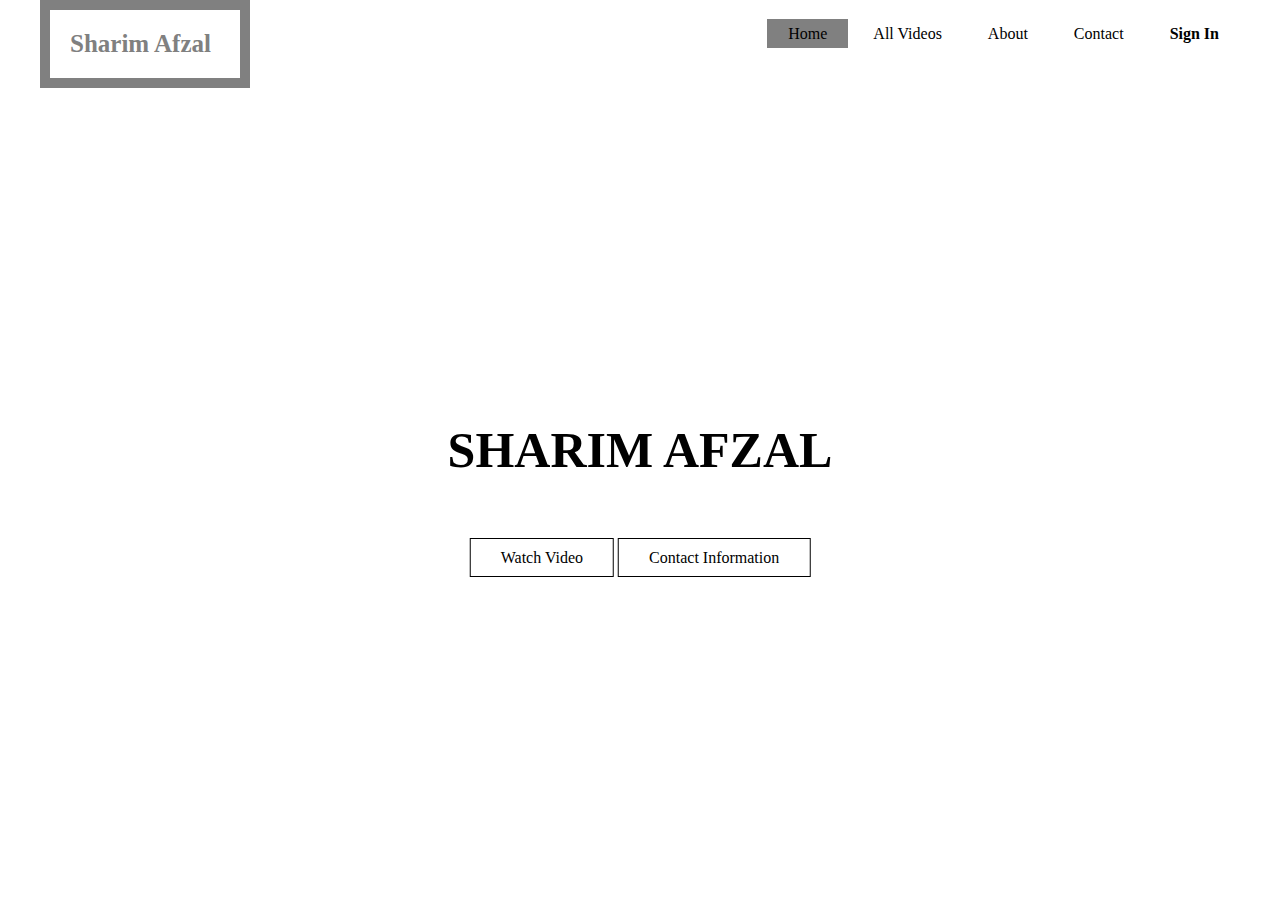
==== index.html @ f6d45415 "Add files via upload" ====
<!DOCTYPE html>
<html lang="en" >
<head>
  <meta charset="UTF-8">
  <title>CodePen - My First Basic Website</title>
  <link rel="stylesheet" href="./style.css">

</head>
<body>
<!-- partial:index.partial.html -->
<!DOCTYPE html>
  <html>
  <body> 
  <header>
    
     <div class="main">
       <div class="logo">
         <p><b>Sharim Afzal</b></p>
       </div>  
     <ul>
    
<li class="active"><a href="#">Home</a></li>
<li><a href="#">All Videos</a></li>
<li><a href="#">About</a></li>
<li><a href="#">Contact</a></li>
<li><a href="#"><b>Sign In</b></li>     

  </ul>
  </div>
  <div class="title">
    <h1>SHARIM AFZAL</h1>
    </div>
    <div class="button">
      <a href="#" class="btn">Watch Video</a>
      <a href="#" class="btn">Contact Information</a>
        
        </div>
        
  </header>
  </body> 
  </html>
<!-- partial -->
  
</body>
</html>
---- style.css ----
*{
  margin: 0;
  padding: 0;
  font-family: Century Gothic
}    
    
header{
background-image: url(https://images.pexels.com/photos/2061219/pexels-photo-2061219.jpeg?auto=compress&cs=tinysrgb&dpr=1&w=500); 
height: 100vh;  
background-size: cover;
background-position: center;  
}    
    
ul{
    float: right;
    list-style-type: none;  
    margin-top: 25px;
}    
 
ul li{
  display: inline-block;      
}    

ul li a{
  text-decoration: none;
  color: black;
  padding: 5px 20px;
  border: 1px solid transparent; 
  transition: 0.6s ease;
}

ul li a:hover{
  
  background-color: #808080;
  color: #000;  
}
ul li.active a{
  background-color: #808080;
  color: #000;  
}  

.logo {
  position: absolute;
  float: left;
  width: 150px;
  height: auto;
  padding: 20px;
  margin: 0px;
  font-size: 25px;
  border: 10px solid gray;
  color: gray;
}

.main{
  max-width: 1200px;
  margin: auto;
}

.title{
  position: absolute;
  top: 50%;
  left: 50%;
  transform: translate(-50%,-50%);
}

.title h1{
  color: black;
  font-size: 50px;
}

.button{
  position: absolute;
  top: 62%;
  left: 50%;
  transform: translate(-50%,-50%);
}

.btn{
  border: 1px solid black;
  padding: 10px 30px;
  color: black;
  text-decoration: none;
  transition: 0.6s ease;
}

.btn:hover{
  background-color: #808080;
  color: #000;  
}
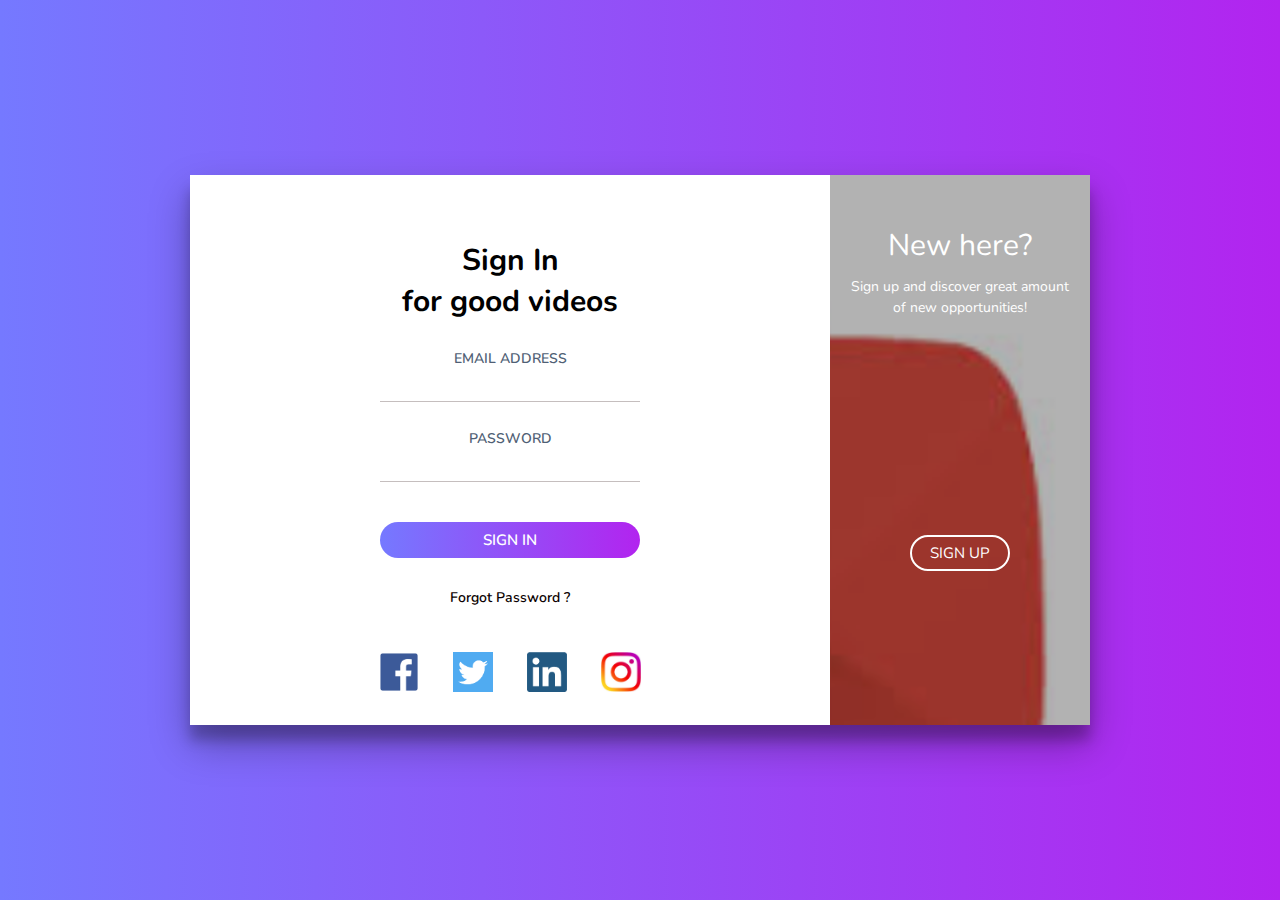
==== commit 722b3510: "Add files via upload" ====
--- a/index.html
+++ b/index.html
@@ -1,45 +1,75 @@
 <!DOCTYPE html>
-<html lang="en" >
+<html>
 <head>
-  <meta charset="UTF-8">
-  <title>CodePen - My First Basic Website</title>
-  <link rel="stylesheet" href="./style.css">
-
+	<title>My Login form</title>
+	<meta charset="UTF-8">
+	<meta name="viewport" content="width=device-width, initial-scale=1">
+  <link rel="stylesheet" type="text/css" href="style.css">
+  <link href="https://fonts.googleapis.com/css?family=Nunito:400,600,700,800&display=swap" rel="stylesheet">
 </head>
 <body>
-<!-- partial:index.partial.html -->
-<!DOCTYPE html>
-  <html>
-  <body> 
-  <header>
-    
-     <div class="main">
-       <div class="logo">
-         <p><b>Sharim Afzal</b></p>
-       </div>  
-     <ul>
-    
-<li class="active"><a href="#">Home</a></li>
-<li><a href="#">All Videos</a></li>
-<li><a href="#">About</a></li>
-<li><a href="#">Contact</a></li>
-<li><a href="#"><b>Sign In</b></li>     
+  <div class="cont">
+    <div class="form sign-in">
+      <h2>Sign In</h2>
+      <h3>for good videos</h3>
+      <label>
+        <span>Email Address</span>
+        <input type="email" name="email">
+      </label>
+      <label>
+        <span>Password</span>
+        <input type="password" name="password">
+      </label>
+      <button class="submit" type="button">Sign In</button>
+      <p class="forgot-pass">Forgot Password ?</p>
 
-  </ul>
+      <div class="social-media">
+        <ul>
+          <li><img src="Fc.png"></li>
+          <li><img src="tw.png"></li>
+          <li><img src="ld.png"></li>
+          <li><img src="ig.jpeg"></li>
+        </ul>
+      </div>
+    </div>
+
+    <div class="sub-cont">
+      <div class="img">
+        <div class="img-text m-up">
+          <h2>New here?</h2>
+          <p>Sign up and discover great amount of new opportunities!</p>
+        </div>
+        <div class="img-text m-in">
+          <h2>One of us?</h2>
+          <p>If you already have an account, just sign in. We've missed you!</p>
+        </div>
+        <div class="img-btn">
+          <span class="m-up">Sign Up</span>
+          <span class="m-in">Sign In</span>
+        </div>
+      </div>
+      <div class="form sign-up">
+        <h2>Sign Up</h2>
+        <label>
+          <span>Name</span>
+          <input type="text">
+        </label>
+        <label>
+          <span>Email</span>
+          <input type="email">
+        </label>
+        <label>
+          <span>Password</span>
+          <input type="password">
+        </label>
+        <label>
+          <span>Confirm Password</span>
+          <input type="password">
+        </label>
+        <button type="button" class="submit">Sign Up Now</button>
+      </div>
+    </div>
   </div>
-  <div class="title">
-    <h1>SHARIM AFZAL</h1>
-    </div>
-    <div class="button">
-      <a href="#" class="btn">Watch Video</a>
-      <a href="#" class="btn">Contact Information</a>
-        
-        </div>
-        
-  </header>
-  </body> 
-  </html>
-<!-- partial -->
-  
+<script type="text/javascript" src="script.js"></script>
 </body>
-</html>
+</html>--- a/style.css
+++ b/style.css
@@ -1,89 +1,318 @@
-*{
+*,*:before,:after {
   margin: 0;
   padding: 0;
-  font-family: Century Gothic
-}    
-    
-header{
-background-image: url(https://images.pexels.com/photos/2061219/pexels-photo-2061219.jpeg?auto=compress&cs=tinysrgb&dpr=1&w=500); 
-height: 100vh;  
-background-size: cover;
-background-position: center;  
-}    
-    
-ul{
-    float: right;
-    list-style-type: none;  
-    margin-top: 25px;
-}    
- 
-ul li{
-  display: inline-block;      
-}    
-
-ul li a{
-  text-decoration: none;
-  color: black;
-  padding: 5px 20px;
-  border: 1px solid transparent; 
-  transition: 0.6s ease;
-}
-
-ul li a:hover{
-  
-  background-color: #808080;
-  color: #000;  
-}
-ul li.active a{
-  background-color: #808080;
-  color: #000;  
-}  
-
-.logo {
-  position: absolute;
-  float: left;
-  width: 150px;
-  height: auto;
-  padding: 20px;
-  margin: 0px;
-  font-size: 25px;
-  border: 10px solid gray;
-  color: gray;
-}
-
-.main{
-  max-width: 1200px;
-  margin: auto;
-}
-
-.title{
-  position: absolute;
-  top: 50%;
-  left: 50%;
-  transform: translate(-50%,-50%);
-}
-
-.title h1{
-  color: black;
-  font-size: 50px;
-}
-
-.button{
-  position: absolute;
-  top: 62%;
-  left: 50%;
-  transform: translate(-50%,-50%);
-}
-
-.btn{
-  border: 1px solid black;
-  padding: 10px 30px;
-  color: black;
-  text-decoration: none;
-  transition: 0.6s ease;
-}
-
-.btn:hover{
-  background-color: #808080;
-  color: #000;  
-}+  box-sizing: border-box;
+  font-family: "Nunito", sans-serif;
+}
+
+body {
+  width: 100%;
+  height: 100vh;
+  display: flex;
+  justify-content: center;
+  align-items: center;
+  background: -webkit-linear-gradient(left, #7579ff, #b224ef);
+  font-family: "Nunito", sans-serif;
+}
+
+input,
+button {
+  border: none;
+  outline: none;
+  background: none;
+}
+
+.cont {
+  overflow: hidden;
+  position: relative;
+  width: 900px;
+  height: 550px;
+  background: #fff;
+  box-shadow: 0 19px 38px rgba(0, 0, 0, 0.3), 0 15px 12px rgba(0, 0, 0, 0.22);
+}
+
+.form {
+  position: relative;
+  width: 640px;
+  height: 100%;
+  padding: 50px 30px;
+  -webkit-transition: -webkit-transform 1.2s ease-in-out;
+  transition: -webkit-transform 1.2s ease-in-out;
+  transition: transform 1.2s ease-in-out;
+  transition: transform 1.2s ease-in-out, -webkit-transform 1.2s ease-in-out;
+}
+
+h2 {
+  width: 100%;
+  font-size: 30px;
+  text-align: center;
+}
+
+h3 {
+  width: 100%;
+  font-size: 30px;
+  text-align: center;
+}
+
+label {
+  display: block;
+  width: 260px;
+  margin: 25px auto 0;
+  text-align: center;
+}
+
+label span {
+  font-size: 14px;
+  font-weight: 600;
+  color: #505f75;
+  text-transform: uppercase;
+}
+
+input {
+  display: block;
+  width: 100%;
+  margin-top: 5px;
+  font-size: 16px;
+  padding-bottom: 5px;
+  border-bottom: 1px solid rgba(109, 93, 93, 0.4);
+  text-align: center;
+  font-family: "Nunito", sans-serif;
+}
+
+button {
+  display: block;
+  margin: 0 auto;
+  width: 260px;
+  height: 36px;
+  border-radius: 30px;
+  color: #fff;
+  font-size: 15px;
+  cursor: pointer;
+}
+
+.submit {
+  margin-top: 40px;
+  margin-bottom: 30px;
+  text-transform: uppercase;
+  font-weight: 600;
+  font-family: "Nunito", sans-serif;
+  background: -webkit-linear-gradient(left, #7579ff, #b224ef);
+}
+
+.submit:hover {
+  background: -webkit-linear-gradient(left, #b224ef, #7579ff);
+}
+
+.forgot-pass {
+  margin-top: 15px;
+  text-align: center;
+  font-size: 14px;
+  font-weight: 600;
+  color: #0c0101;
+  cursor: pointer;
+}
+
+.forgot-pass:hover {
+  color: red;
+}
+
+.social-media {
+  width: 100%;
+  text-align: center;
+  margin-top: 20px;
+}
+
+.social-media ul {
+  list-style: none;
+}
+
+.social-media ul li {
+  display: inline-block;
+  cursor: pointer;
+  margin: 25px 15px;
+}
+
+.social-media img {
+  width: 40px;
+  height: 40px;
+}
+
+.sub-cont {
+  overflow: hidden;
+  position: absolute;
+  left: 640px;
+  top: 0;
+  width: 900px;
+  height: 100%;
+  padding-left: 260px;
+  background: #fff;
+  -webkit-transition: -webkit-transform 1.2s ease-in-out;
+  transition: -webkit-transform 1.2s ease-in-out;
+  transition: transform 1.2s ease-in-out;
+}
+
+.cont.s-signup .sub-cont {
+  -webkit-transform: translate3d(-640px, 0, 0);
+  transform: translate3d(-640px, 0, 0);
+}
+
+.img {
+  overflow: hidden;
+  z-index: 2;
+  position: absolute;
+  left: 0;
+  top: 0;
+  width: 260px;
+  height: 100%;
+  padding-top: 360px;
+}
+
+.img:before {
+  content: "";
+  position: absolute;
+  right: 0;
+  top: 0;
+  width: 900px;
+  height: 100%;
+  background-image: url(yt.jpeg);
+  background-size: cover;
+  transition: -webkit-transform 1.2s ease-in-out;
+  transition: transform 1.2s ease-in-out, -webkit-transform 1.2s ease-in-out;
+}
+
+.img:after {
+  content: "";
+  position: absolute;
+  left: 0;
+  top: 0;
+  width: 100%;
+  height: 100%;
+  background: rgba(0, 0, 0, 0.3);
+}
+
+.cont.s-signup .img:before {
+  -webkit-transform: translate3d(640px, 0, 0);
+  transform: translate3d(640px, 0, 0);
+}
+
+.img-text {
+  z-index: 2;
+  position: absolute;
+  left: 0;
+  top: 50px;
+  width: 100%;
+  padding: 0 20px;
+  text-align: center;
+  color: #fff;
+  -webkit-transition: -webkit-transform 1.2s ease-in-out;
+  transition: -webkit-transform 1.2s ease-in-out;
+  transition: transform 1.2s ease-in-out, -webkit-transform 1.2s ease-in-out;
+}
+
+.img-text h2 {
+  margin-bottom: 10px;
+  font-weight: normal;
+}
+
+.img-text p {
+  font-size: 14px;
+  line-height: 1.5;
+}
+
+.cont.s-signup .img-text.m-up {
+  -webkit-transform: translateX(520px);
+  transform: translateX(520px);
+}
+
+.img-text.m-in {
+  -webkit-transform: translateX(-520px);
+  transform: translateX(-520px);
+}
+
+.cont.s-signup .img-text.m-in {
+  -webkit-transform: translateX(0);
+  transform: translateX(0);
+}
+
+.sign-in {
+  padding-top: 65px;
+  -webkit-transition-timing-function: ease-out;
+  transition-timing-function: ease-out;
+}
+
+.cont.s-signup .sign-in {
+  -webkit-transition-timing-function: ease-in-out;
+  transition-timing-function: ease-in-out;
+  -webkit-transition-duration: 1.2s;
+  transition-duration: 1.2s;
+  -webkit-transform: translate3d(640px, 0, 0);
+  transform: translate3d(640px, 0, 0);
+}
+
+.img-btn {
+  overflow: hidden;
+  z-index: 2;
+  position: relative;
+  width: 100px;
+  height: 36px;
+  margin: 0 auto;
+  background: transparent;
+  color: #fff;
+  text-transform: uppercase;
+  font-size: 15px;
+  cursor: pointer;
+}
+
+.img-btn:after {
+  content: "";
+  z-index: 2;
+  position: absolute;
+  left: 0;
+  top: 0;
+  width: 100%;
+  height: 100%;
+  border: 2px solid #fff;
+  border-radius: 30px;
+}
+
+.img-btn span {
+  position: absolute;
+  left: 0;
+  top: 0;
+  display: -webkit-box;
+  display: flex;
+  -webkit-box-pack: center;
+  justify-content: center;
+  align-items: center;
+  width: 100%;
+  height: 100%;
+  -webkit-transition: -webkit-transform 1.2s;
+  transition: -webkit-transform 1.2s;
+  transition: transform 1.2s;
+  transition: transform 1.2s, -webkit-transform 1.2s;
+}
+
+.img-btn span.m-in {
+  -webkit-transform: translateY(-72px);
+  transform: translateY(-72px);
+}
+
+.cont.s-signup .img-btn span.m-in {
+  -webkit-transform: translateY(0);
+  transform: translateY(0);
+}
+
+.cont.s-signup .img-btn span.m-up {
+  -webkit-transform: translateY(72px);
+  transform: translateY(72px);
+}
+
+.sign-up {
+  -webkit-transform: translate3d(-900px, 0, 0);
+  transform: translate3d(-900px, 0, 0);
+}
+
+.cont.s-signup .sign-up {
+  -webkit-transform: translate3d(0, 0, 0);
+  transform: translate3d(0, 0, 0);
+}
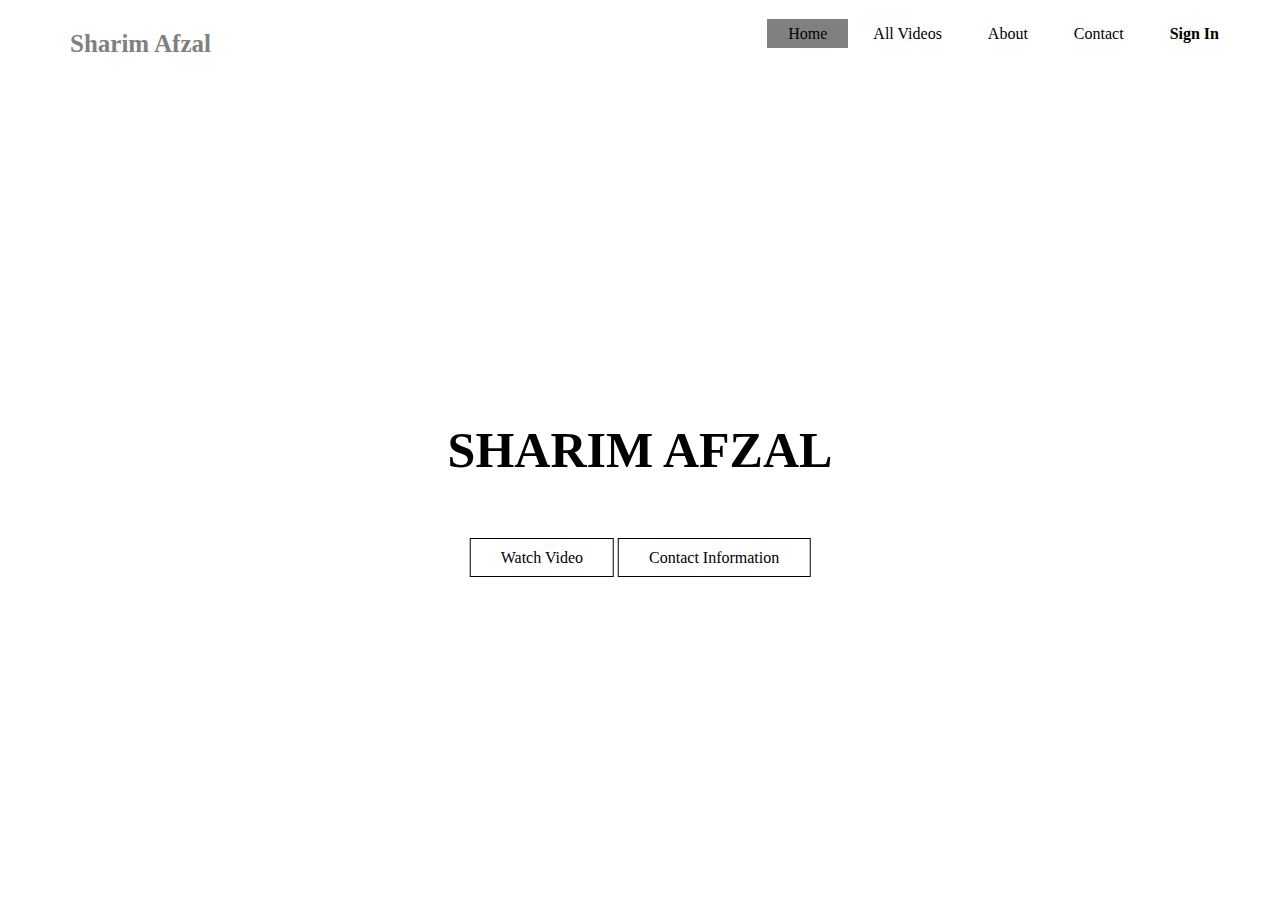
==== commit 4c9af1b4: "Add files via upload" ====
--- a/index.html
+++ b/index.html
@@ -1,75 +1,37 @@
 <!DOCTYPE html>
-<html>
+  <html>
 <head>
-	<title>My Login form</title>
-	<meta charset="UTF-8">
-	<meta name="viewport" content="width=device-width, initial-scale=1">
-  <link rel="stylesheet" type="text/css" href="style.css">
-  <link href="https://fonts.googleapis.com/css?family=Nunito:400,600,700,800&display=swap" rel="stylesheet">
-</head>
-<body>
-  <div class="cont">
-    <div class="form sign-in">
-      <h2>Sign In</h2>
-      <h3>for good videos</h3>
-      <label>
-        <span>Email Address</span>
-        <input type="email" name="email">
-      </label>
-      <label>
-        <span>Password</span>
-        <input type="password" name="password">
-      </label>
-      <button class="submit" type="button">Sign In</button>
-      <p class="forgot-pass">Forgot Password ?</p>
+    <link rel="stylesheet" type="text/css" href="style.css">
+    <title>My Website</title>
+</head>    
+  <body> 
+  <header>
+    
+     <div class="main">
+       <div class="logo">
+         <p><b>Sharim Afzal</b></p>
+       </div>  
+     <ul>
+    
+<li class="active"><a href="#">Home</a></li>
+<li><a href="#">All Videos</a></li>
+<li><a href="#">About</a></li>
+<li><a href="#">Contact</a></li>
+<li><a href="#"><b>Sign In</b></li>     
 
-      <div class="social-media">
-        <ul>
-          <li><img src="Fc.png"></li>
-          <li><img src="tw.png"></li>
-          <li><img src="ld.png"></li>
-          <li><img src="ig.jpeg"></li>
-        </ul>
-      </div>
+  </ul>
+  </div>
+  <div class="title">
+    <h1>SHARIM AFZAL</h1>
     </div>
-
-    <div class="sub-cont">
-      <div class="img">
-        <div class="img-text m-up">
-          <h2>New here?</h2>
-          <p>Sign up and discover great amount of new opportunities!</p>
+    <div class="button">
+      <a href="#" class="btn">Watch Video</a>
+      <a href="#" class="btn">Contact Information</a>
+        
         </div>
-        <div class="img-text m-in">
-          <h2>One of us?</h2>
-          <p>If you already have an account, just sign in. We've missed you!</p>
-        </div>
-        <div class="img-btn">
-          <span class="m-up">Sign Up</span>
-          <span class="m-in">Sign In</span>
-        </div>
-      </div>
-      <div class="form sign-up">
-        <h2>Sign Up</h2>
-        <label>
-          <span>Name</span>
-          <input type="text">
-        </label>
-        <label>
-          <span>Email</span>
-          <input type="email">
-        </label>
-        <label>
-          <span>Password</span>
-          <input type="password">
-        </label>
-        <label>
-          <span>Confirm Password</span>
-          <input type="password">
-        </label>
-        <button type="button" class="submit">Sign Up Now</button>
-      </div>
-    </div>
-  </div>
-<script type="text/javascript" src="script.js"></script>
-</body>
-</html>+        
+  </header>
+  </body> 
+  </html>
+  
+        --- a/style.css
+++ b/style.css
@@ -1,318 +1,89 @@
-*,*:before,:after {
+*{
   margin: 0;
   padding: 0;
-  box-sizing: border-box;
-  font-family: "Nunito", sans-serif;
+  font-family: Century Gothic
+}    
+    
+header{
+background-image: url(https://images.pexels.com/photos/2061219/pexels-photo-2061219.jpeg?auto=compress&cs=tinysrgb&dpr=1&w=500); 
+height: 100vh;  
+background-size: cover;
+background-position: center;  
+}    
+    
+ul{
+    float: right;
+    list-style-type: none;  
+    margin-top: 25px;
+}    
+ 
+ul li{
+  display: inline-block;      
+}    
+
+ul li a{
+  text-decoration: none;
+  color: black;
+  padding: 5px 20px;
+  border: 1px solid transparent; 
+  transition: 0.6s ease;
 }
 
-body {
-  width: 100%;
-  height: 100vh;
-  display: flex;
-  justify-content: center;
-  align-items: center;
-  background: -webkit-linear-gradient(left, #7579ff, #b224ef);
-  font-family: "Nunito", sans-serif;
+ul li a:hover{
+  
+  background-color: #808080;
+  color: #000;  
+}
+ul .active a{
+  background-color: #808080;
+  color: #000;  
+}  
+
+.logo {
+  position: absolute;
+  float: left;
+  width: 160px;
+  height: auto;
+  padding: 20px;
+  margin: 10px;
+  font-size: 25px;
+  
+  color: gray;
 }
 
-input,
-button {
-  border: none;
-  outline: none;
-  background: none;
+.main{
+  max-width: 1200px;
+  margin: auto;
 }
 
-.cont {
-  overflow: hidden;
-  position: relative;
-  width: 900px;
-  height: 550px;
-  background: #fff;
-  box-shadow: 0 19px 38px rgba(0, 0, 0, 0.3), 0 15px 12px rgba(0, 0, 0, 0.22);
+.title{
+  position: absolute;
+  top: 50%;
+  left: 50%;
+  transform: translate(-50%,-50%);
 }
 
-.form {
-  position: relative;
-  width: 640px;
-  height: 100%;
-  padding: 50px 30px;
-  -webkit-transition: -webkit-transform 1.2s ease-in-out;
-  transition: -webkit-transform 1.2s ease-in-out;
-  transition: transform 1.2s ease-in-out;
-  transition: transform 1.2s ease-in-out, -webkit-transform 1.2s ease-in-out;
+.title h1{
+  color: black;
+  font-size: 50px;
 }
 
-h2 {
-  width: 100%;
-  font-size: 30px;
-  text-align: center;
+.button{
+  position: absolute;
+  top: 62%;
+  left: 50%;
+  transform: translate(-50%,-50%);
 }
 
-h3 {
-  width: 100%;
-  font-size: 30px;
-  text-align: center;
+.btn{
+  border: 1px solid black;
+  padding: 10px 30px;
+  color: black;
+  text-decoration: none;
+  transition: 0.6s ease;
 }
 
-label {
-  display: block;
-  width: 260px;
-  margin: 25px auto 0;
-  text-align: center;
+.btn:hover{
+  background-color: #808080;
+  color: #000;  
 }
-
-label span {
-  font-size: 14px;
-  font-weight: 600;
-  color: #505f75;
-  text-transform: uppercase;
-}
-
-input {
-  display: block;
-  width: 100%;
-  margin-top: 5px;
-  font-size: 16px;
-  padding-bottom: 5px;
-  border-bottom: 1px solid rgba(109, 93, 93, 0.4);
-  text-align: center;
-  font-family: "Nunito", sans-serif;
-}
-
-button {
-  display: block;
-  margin: 0 auto;
-  width: 260px;
-  height: 36px;
-  border-radius: 30px;
-  color: #fff;
-  font-size: 15px;
-  cursor: pointer;
-}
-
-.submit {
-  margin-top: 40px;
-  margin-bottom: 30px;
-  text-transform: uppercase;
-  font-weight: 600;
-  font-family: "Nunito", sans-serif;
-  background: -webkit-linear-gradient(left, #7579ff, #b224ef);
-}
-
-.submit:hover {
-  background: -webkit-linear-gradient(left, #b224ef, #7579ff);
-}
-
-.forgot-pass {
-  margin-top: 15px;
-  text-align: center;
-  font-size: 14px;
-  font-weight: 600;
-  color: #0c0101;
-  cursor: pointer;
-}
-
-.forgot-pass:hover {
-  color: red;
-}
-
-.social-media {
-  width: 100%;
-  text-align: center;
-  margin-top: 20px;
-}
-
-.social-media ul {
-  list-style: none;
-}
-
-.social-media ul li {
-  display: inline-block;
-  cursor: pointer;
-  margin: 25px 15px;
-}
-
-.social-media img {
-  width: 40px;
-  height: 40px;
-}
-
-.sub-cont {
-  overflow: hidden;
-  position: absolute;
-  left: 640px;
-  top: 0;
-  width: 900px;
-  height: 100%;
-  padding-left: 260px;
-  background: #fff;
-  -webkit-transition: -webkit-transform 1.2s ease-in-out;
-  transition: -webkit-transform 1.2s ease-in-out;
-  transition: transform 1.2s ease-in-out;
-}
-
-.cont.s-signup .sub-cont {
-  -webkit-transform: translate3d(-640px, 0, 0);
-  transform: translate3d(-640px, 0, 0);
-}
-
-.img {
-  overflow: hidden;
-  z-index: 2;
-  position: absolute;
-  left: 0;
-  top: 0;
-  width: 260px;
-  height: 100%;
-  padding-top: 360px;
-}
-
-.img:before {
-  content: "";
-  position: absolute;
-  right: 0;
-  top: 0;
-  width: 900px;
-  height: 100%;
-  background-image: url(yt.jpeg);
-  background-size: cover;
-  transition: -webkit-transform 1.2s ease-in-out;
-  transition: transform 1.2s ease-in-out, -webkit-transform 1.2s ease-in-out;
-}
-
-.img:after {
-  content: "";
-  position: absolute;
-  left: 0;
-  top: 0;
-  width: 100%;
-  height: 100%;
-  background: rgba(0, 0, 0, 0.3);
-}
-
-.cont.s-signup .img:before {
-  -webkit-transform: translate3d(640px, 0, 0);
-  transform: translate3d(640px, 0, 0);
-}
-
-.img-text {
-  z-index: 2;
-  position: absolute;
-  left: 0;
-  top: 50px;
-  width: 100%;
-  padding: 0 20px;
-  text-align: center;
-  color: #fff;
-  -webkit-transition: -webkit-transform 1.2s ease-in-out;
-  transition: -webkit-transform 1.2s ease-in-out;
-  transition: transform 1.2s ease-in-out, -webkit-transform 1.2s ease-in-out;
-}
-
-.img-text h2 {
-  margin-bottom: 10px;
-  font-weight: normal;
-}
-
-.img-text p {
-  font-size: 14px;
-  line-height: 1.5;
-}
-
-.cont.s-signup .img-text.m-up {
-  -webkit-transform: translateX(520px);
-  transform: translateX(520px);
-}
-
-.img-text.m-in {
-  -webkit-transform: translateX(-520px);
-  transform: translateX(-520px);
-}
-
-.cont.s-signup .img-text.m-in {
-  -webkit-transform: translateX(0);
-  transform: translateX(0);
-}
-
-.sign-in {
-  padding-top: 65px;
-  -webkit-transition-timing-function: ease-out;
-  transition-timing-function: ease-out;
-}
-
-.cont.s-signup .sign-in {
-  -webkit-transition-timing-function: ease-in-out;
-  transition-timing-function: ease-in-out;
-  -webkit-transition-duration: 1.2s;
-  transition-duration: 1.2s;
-  -webkit-transform: translate3d(640px, 0, 0);
-  transform: translate3d(640px, 0, 0);
-}
-
-.img-btn {
-  overflow: hidden;
-  z-index: 2;
-  position: relative;
-  width: 100px;
-  height: 36px;
-  margin: 0 auto;
-  background: transparent;
-  color: #fff;
-  text-transform: uppercase;
-  font-size: 15px;
-  cursor: pointer;
-}
-
-.img-btn:after {
-  content: "";
-  z-index: 2;
-  position: absolute;
-  left: 0;
-  top: 0;
-  width: 100%;
-  height: 100%;
-  border: 2px solid #fff;
-  border-radius: 30px;
-}
-
-.img-btn span {
-  position: absolute;
-  left: 0;
-  top: 0;
-  display: -webkit-box;
-  display: flex;
-  -webkit-box-pack: center;
-  justify-content: center;
-  align-items: center;
-  width: 100%;
-  height: 100%;
-  -webkit-transition: -webkit-transform 1.2s;
-  transition: -webkit-transform 1.2s;
-  transition: transform 1.2s;
-  transition: transform 1.2s, -webkit-transform 1.2s;
-}
-
-.img-btn span.m-in {
-  -webkit-transform: translateY(-72px);
-  transform: translateY(-72px);
-}
-
-.cont.s-signup .img-btn span.m-in {
-  -webkit-transform: translateY(0);
-  transform: translateY(0);
-}
-
-.cont.s-signup .img-btn span.m-up {
-  -webkit-transform: translateY(72px);
-  transform: translateY(72px);
-}
-
-.sign-up {
-  -webkit-transform: translate3d(-900px, 0, 0);
-  transform: translate3d(-900px, 0, 0);
-}
-
-.cont.s-signup .sign-up {
-  -webkit-transform: translate3d(0, 0, 0);
-  transform: translate3d(0, 0, 0);
-}
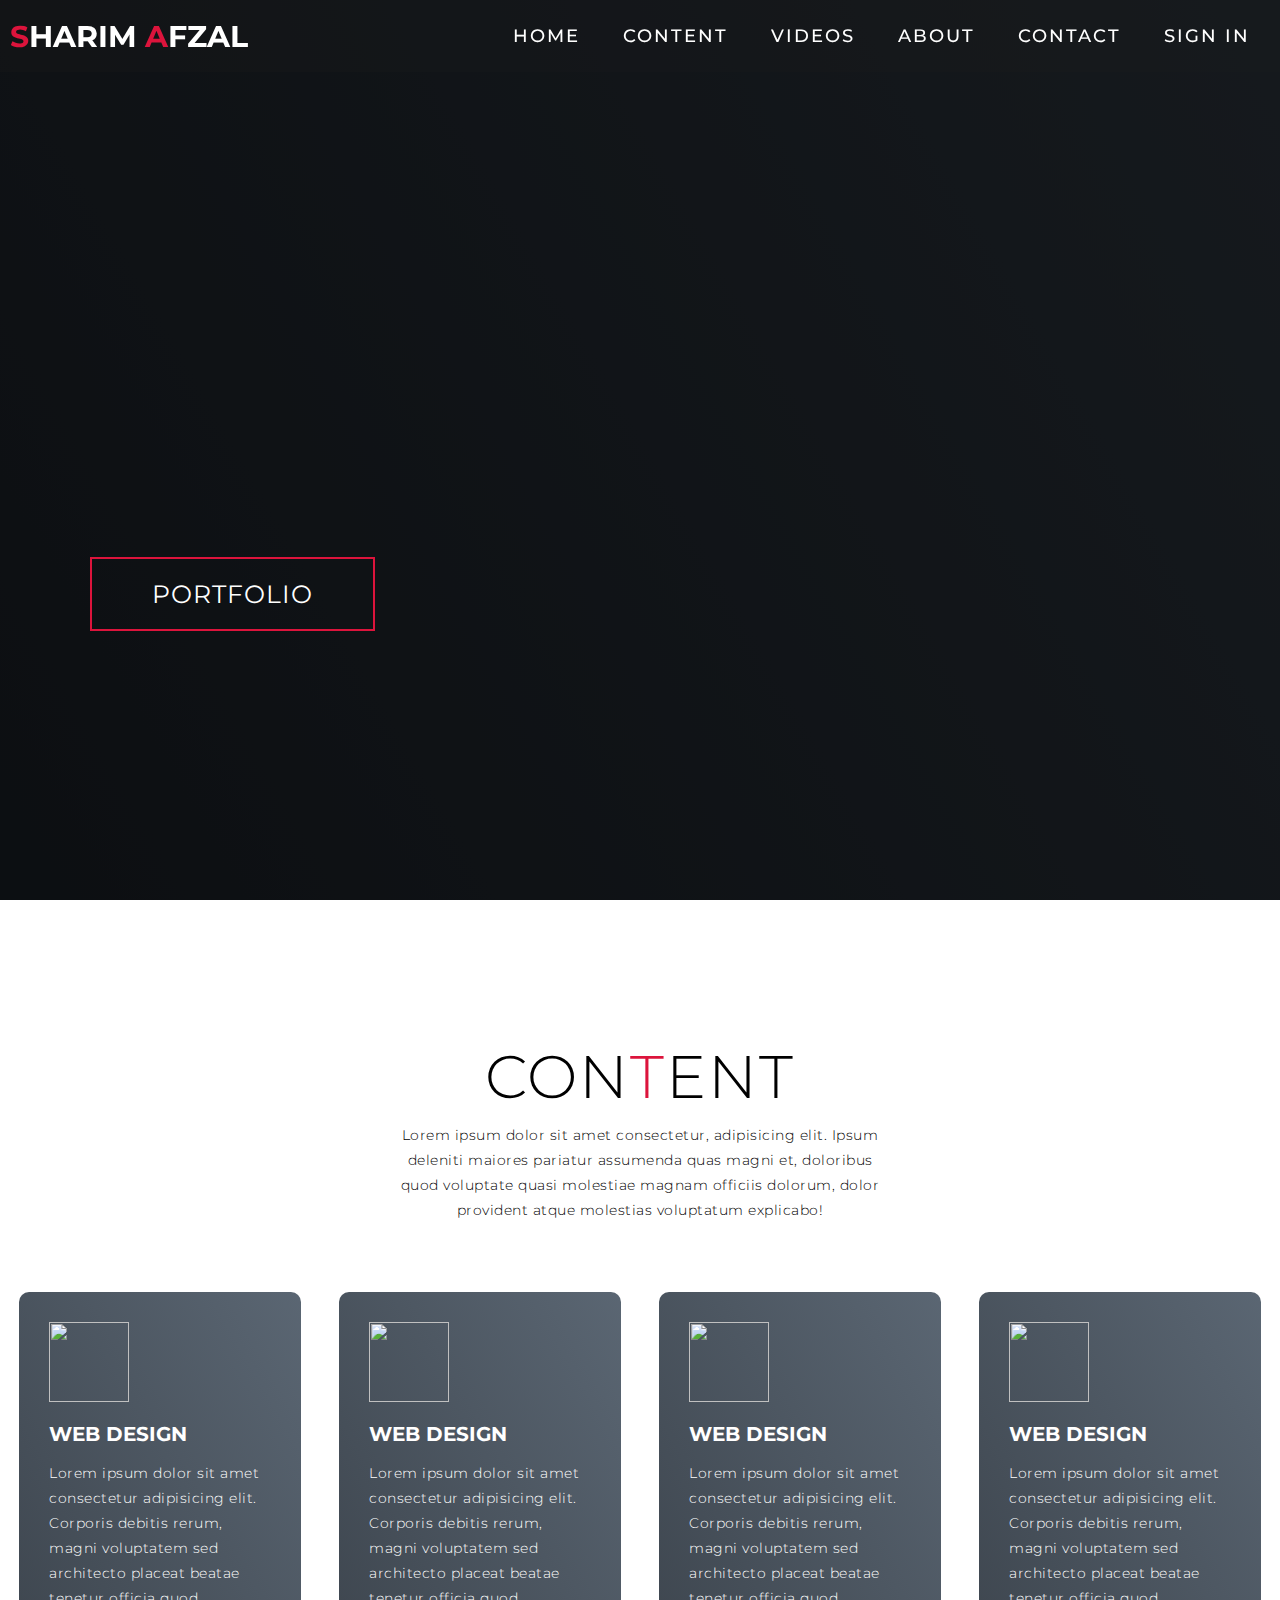
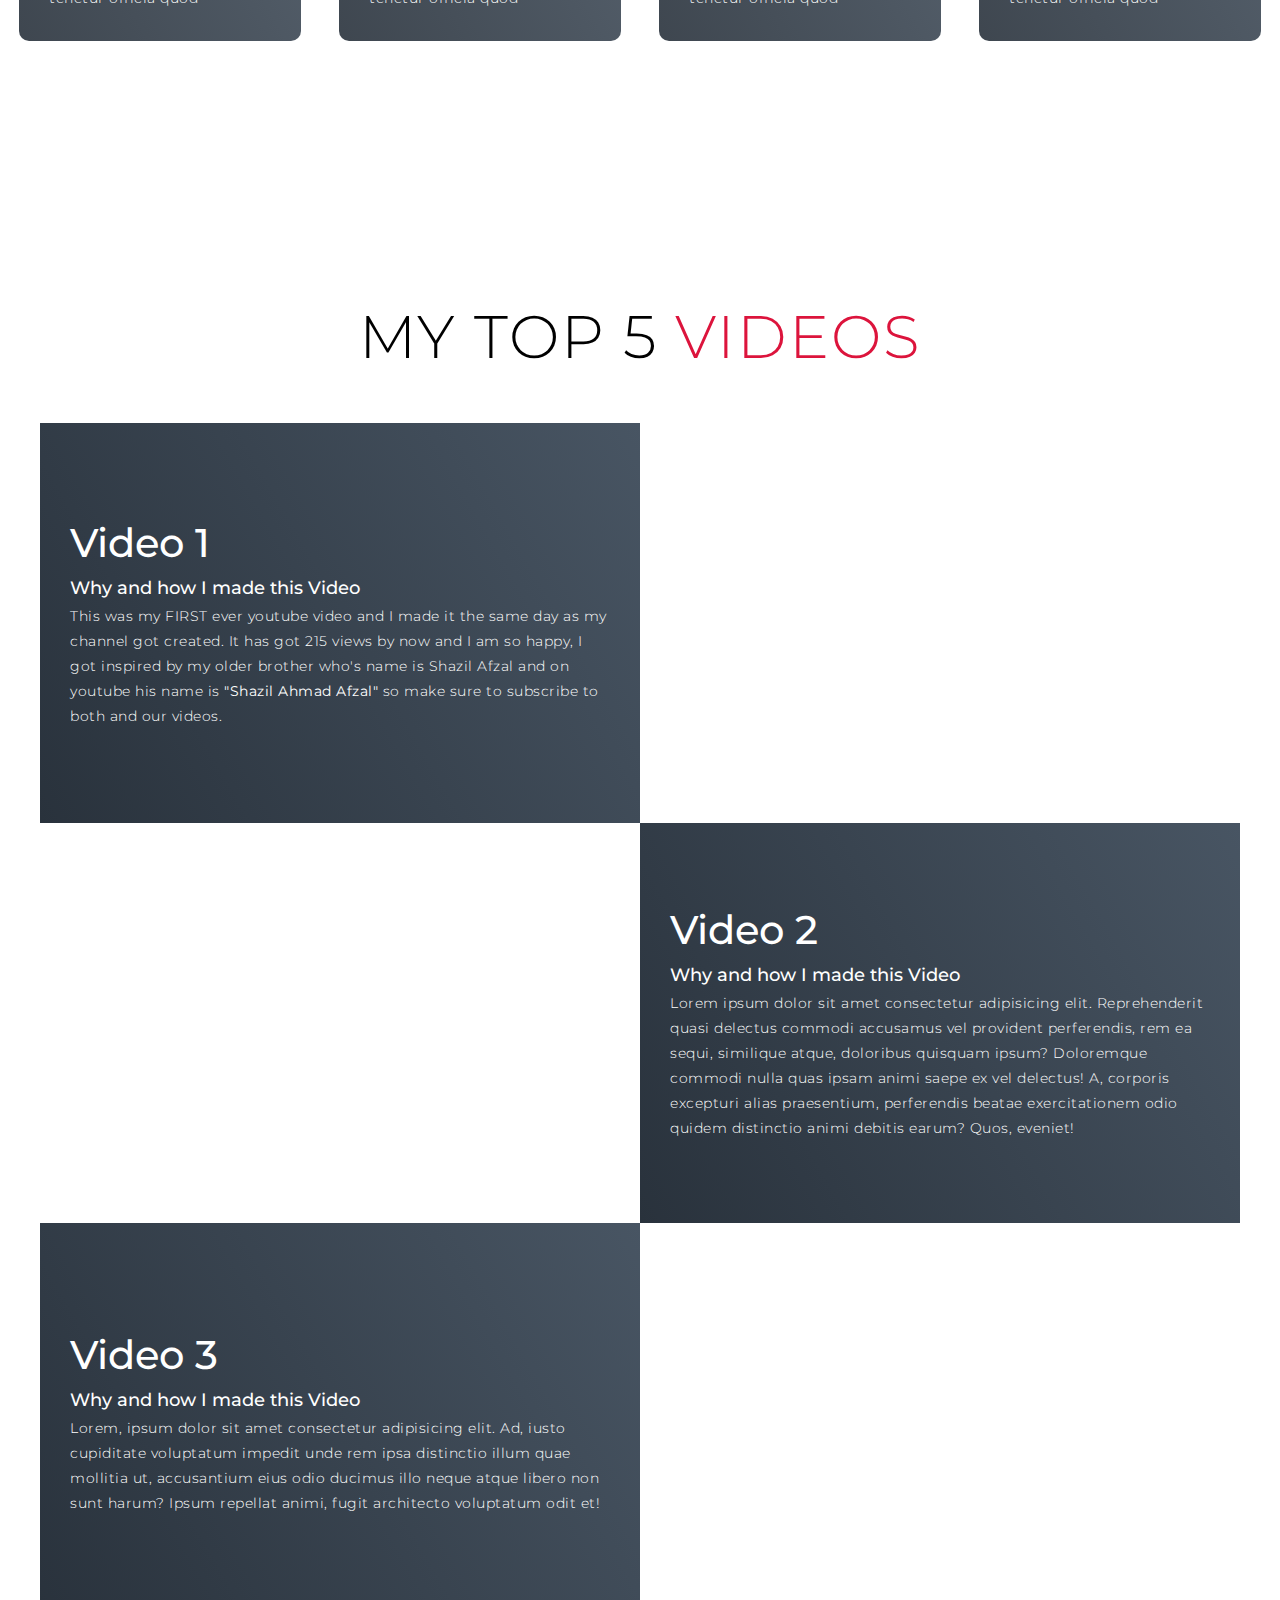
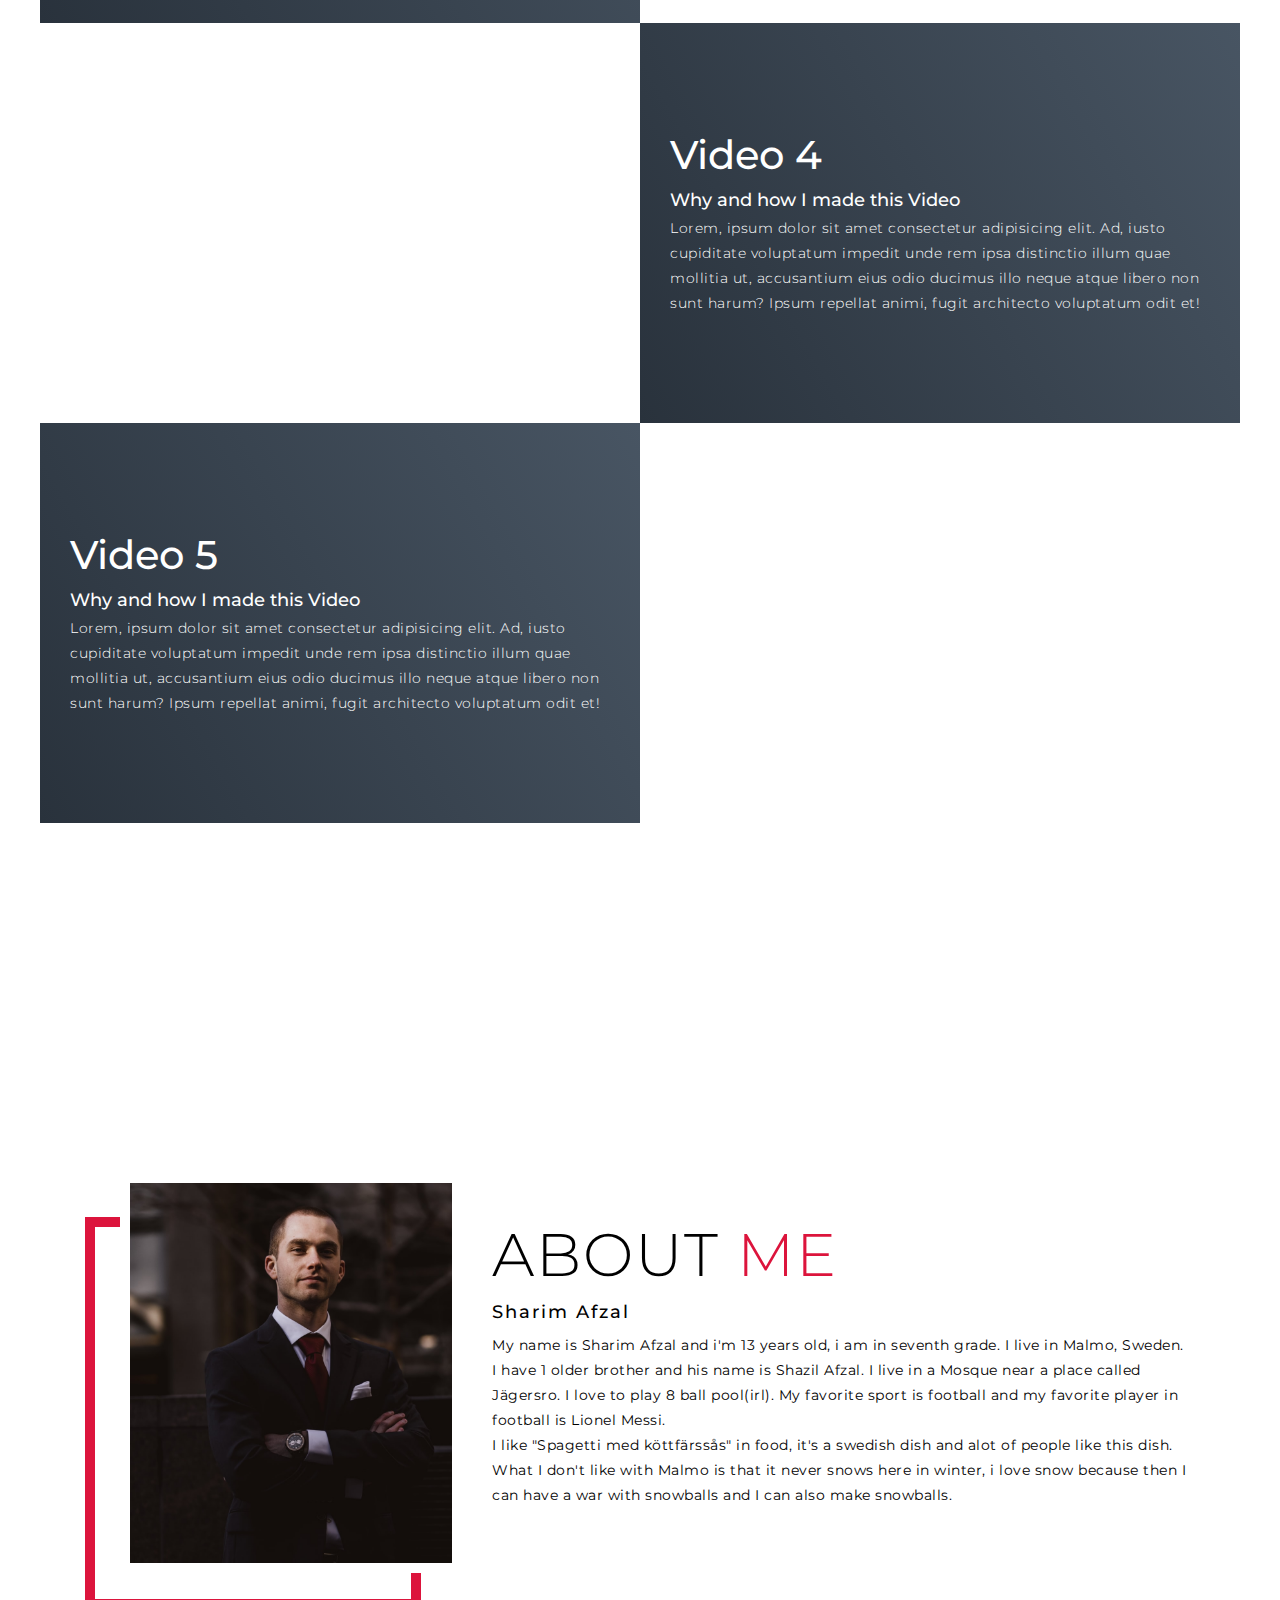
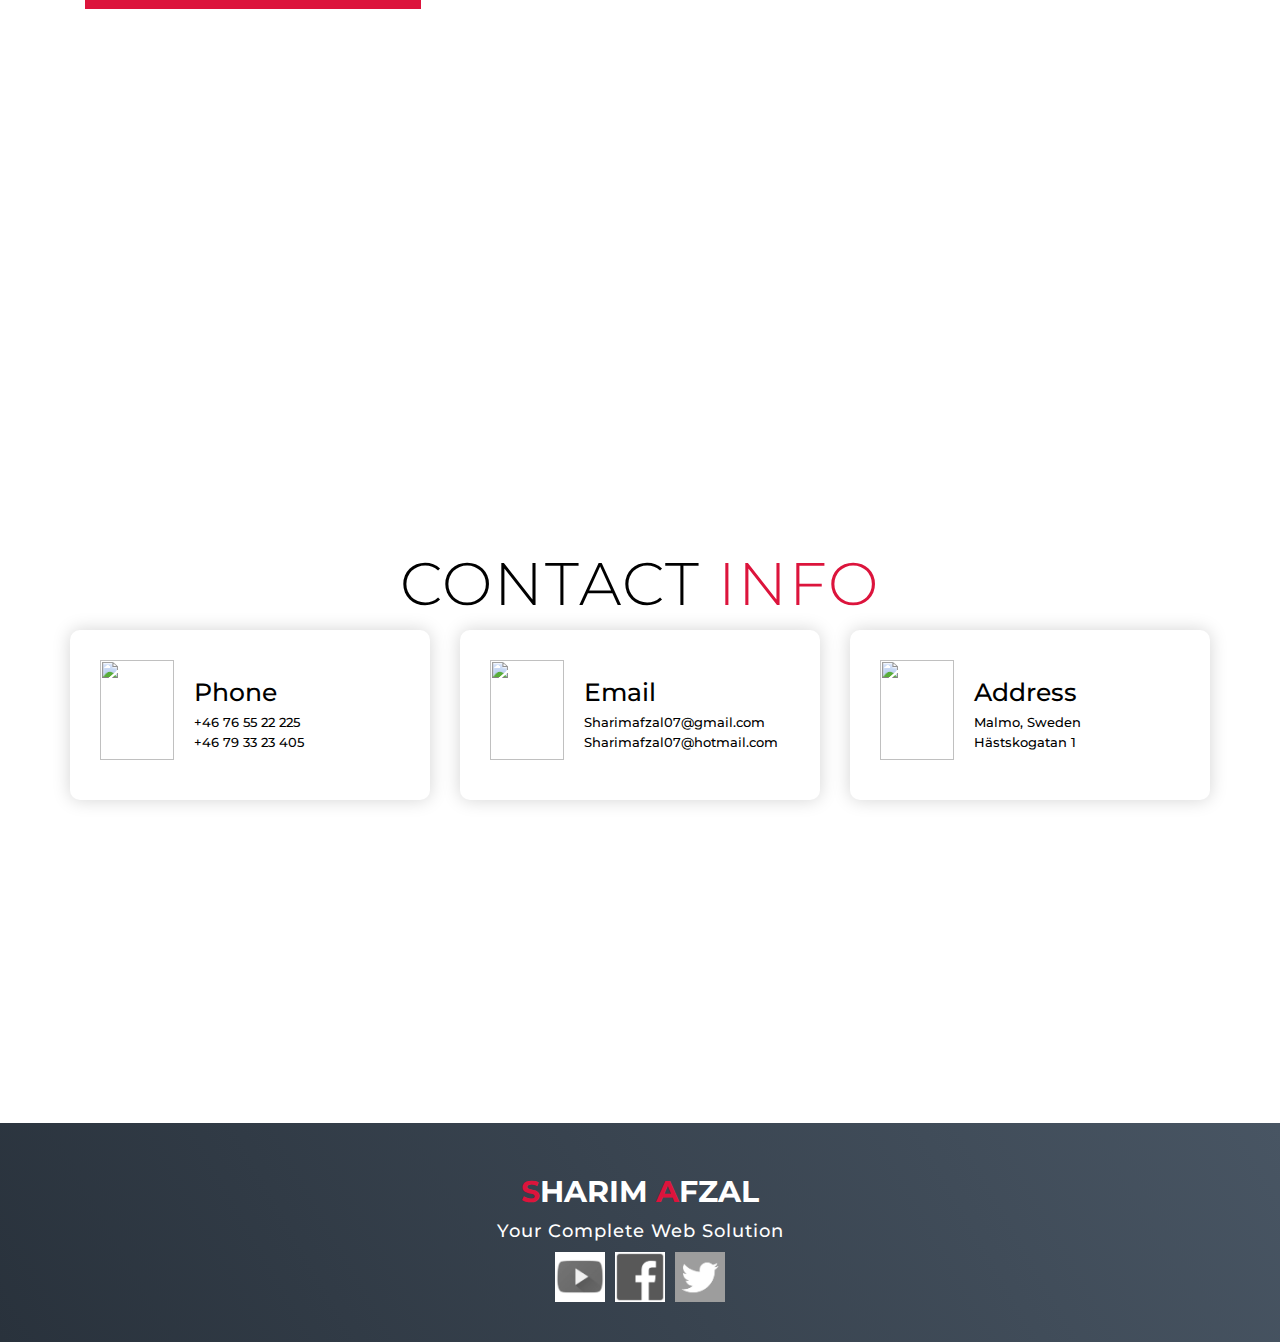
==== commit ca636188: "Add files via upload" ====
--- a/index.html
+++ b/index.html
@@ -1,37 +1,211 @@
-<!DOCTYPE html>
-  <html>
-<head>
-    <link rel="stylesheet" type="text/css" href="style.css">
-    <title>My Website</title>
-</head>    
-  <body> 
-  <header>
-    
-     <div class="main">
-       <div class="logo">
-         <p><b>Sharim Afzal</b></p>
-       </div>  
-     <ul>
-    
-<li class="active"><a href="#">Home</a></li>
-<li><a href="#">All Videos</a></li>
-<li><a href="#">About</a></li>
-<li><a href="#">Contact</a></li>
-<li><a href="#"><b>Sign In</b></li>     
-
-  </ul>
-  </div>
-  <div class="title">
-    <h1>SHARIM AFZAL</h1>
-    </div>
-    <div class="button">
-      <a href="#" class="btn">Watch Video</a>
-      <a href="#" class="btn">Contact Information</a>
-        
-        </div>
-        
-  </header>
-  </body> 
-  </html>
-  
-        +<!DOCTYPE html>
+<html lang="en">
+<head>
+  <meta charset="UTF-8">
+  <meta name="viewport" content="width=device-width, initial-scale=1.0">
+  <link rel="stylesheet" href="style.css">
+  <title>My Website</title>
+</head>
+<body>
+  <!-- Header -->
+  <section id="header">
+    <div class="header container">
+      <div class="nav-bar">
+        <div class="brand">
+          <a href="#hero"><h1><span>S</span>harim <span>A</span>fzal</h1></a>
+        </div>
+        <div class="nav-list">
+          <div class="hamburger"><div class="bar"></div></div>
+          <ul>
+            <li><a href="#hero" data-after="Home">Home</a></li>
+            <li><a href="#services" data-after="Service">Content</a></li>
+            <li><a href="#projects" data-after="Projects">Videos</a></li>
+            <li><a href="#about" data-after="About">About</a></li>
+            <li><a href="#contact" data-after="Contact">Contact</a></li>
+            <li><a href="Login.html">Sign In</a></li>
+          </ul>
+        </div>
+      </div>
+    </div>
+  </section>
+  <!-- End Header -->
+
+
+  <!-- Hero Section  -->
+  <section id="hero">
+    <div class="hero container">
+      <div>
+        <h1>Hello, <span></span></h1>
+        <h1>My Name is <span></span></h1>
+        <h1>Sharim <span></span></h1>
+        <a href="#projects" type="button" class="cta">Portfolio</a>
+      </div>
+    </div>
+  </section>
+  <!-- End Hero Section  -->
+
+  <!-- Service Section -->
+  <section id="services">
+    <div class="services container">
+      <div class="service-top">
+        <h1 class="section-title">Con<span>t</span>ent</h1>
+        <p>Lorem ipsum dolor sit amet consectetur, adipisicing elit. Ipsum deleniti maiores pariatur assumenda quas magni et, doloribus quod voluptate quasi molestiae magnam officiis dolorum, dolor provident atque molestias voluptatum explicabo!</p>
+      </div>    
+      <div class="service-bottom">
+        <div class="service-item">
+          <div class="icon"><img src="https://img.icons8.com/bubbles/100/000000/services.png"/></div>
+          <h2>Web Design</h2>
+          <p>Lorem ipsum dolor sit amet consectetur adipisicing elit. Corporis debitis rerum, magni voluptatem sed architecto placeat beatae tenetur officia quod</p>
+        </div>
+        <div class="service-item">
+          <div class="icon"><img src="https://img.icons8.com/bubbles/100/000000/services.png"/></div>
+          <h2>Web Design</h2>
+          <p>Lorem ipsum dolor sit amet consectetur adipisicing elit. Corporis debitis rerum, magni voluptatem sed architecto placeat beatae tenetur officia quod</p>
+        </div>
+        <div class="service-item">
+          <div class="icon"><img src="https://img.icons8.com/bubbles/100/000000/services.png"/></div>
+          <h2>Web Design</h2>
+          <p>Lorem ipsum dolor sit amet consectetur adipisicing elit. Corporis debitis rerum, magni voluptatem sed architecto placeat beatae tenetur officia quod</p>
+        </div>
+        <div class="service-item">
+          <div class="icon"><img src="https://img.icons8.com/bubbles/100/000000/services.png"/></div>
+          <h2>Web Design</h2>
+          <p>Lorem ipsum dolor sit amet consectetur adipisicing elit. Corporis debitis rerum, magni voluptatem sed architecto placeat beatae tenetur officia quod</p>
+        </div>
+      </div>
+    </div>
+  </section>
+  <!-- End Service Section -->
+
+  <!-- Projects Section -->
+  <section id="projects">
+    <div class="projects container">
+      <div class="projects-header">
+        <h1 class="section-title">My Top 5 <span>Videos</span></h1>
+      </div>
+      <div class="all-projects">
+        <div class="project-item">
+          <div class="project-info">
+            <h1>Video 1</h1>
+            <h2>Why and how I made this Video</h2>
+            <p>This was my FIRST ever youtube video and I made it the same day as my channel got created. It has got 215 views by now and I am so happy, I got inspired by my older brother who's name is Shazil Afzal and on youtube his name is <strong>"Shazil Ahmad Afzal"</strong> so make sure to subscribe to both and our videos.</p>
+          </div>
+          <div class="project-img">
+            <iframe width="600" height="400" src="https://www.youtube.com/embed/RVMyoJSUGdY" frameborder="0" allow="accelerometer; autoplay; clipboard-write; encrypted-media; gyroscope; picture-in-picture" allowfullscreen></iframe>
+          </div>
+        </div>
+        <div class="project-item">
+          <div class="project-info">
+            <h1>Video 2</h1>
+            <h2>Why and how I made this Video</h2>
+            <p>Lorem ipsum dolor sit amet consectetur adipisicing elit. Reprehenderit quasi delectus commodi accusamus vel provident perferendis, rem ea sequi, similique atque, doloribus quisquam ipsum? Doloremque commodi nulla quas ipsam animi saepe ex vel delectus! A, corporis excepturi alias praesentium, perferendis beatae exercitationem odio quidem distinctio animi debitis earum? Quos, eveniet!</p>
+          </div>
+          <div class="project-img">
+            <iframe width="600" height="400" src="https://www.youtube.com/embed/HVrq6SClsZg" frameborder="0" allow="accelerometer; autoplay; clipboard-write; encrypted-media; gyroscope; picture-in-picture" allowfullscreen></iframe>
+          </div>
+        </div>
+        <div class="project-item">
+          <div class="project-info">
+            <h1>Video 3</h1>
+            <h2>Why and how I made this Video</h2>
+            <p>Lorem, ipsum dolor sit amet consectetur adipisicing elit. Ad, iusto cupiditate voluptatum impedit unde rem ipsa distinctio illum quae mollitia ut, accusantium eius odio ducimus illo neque atque libero non sunt harum? Ipsum repellat animi, fugit architecto voluptatum odit et!</p>
+          </div>
+          <div class="project-img">
+            <iframe width="600" height="400" src="https://www.youtube.com/embed/Hnl8uonXeS0" frameborder="0" allow="accelerometer; autoplay; clipboard-write; encrypted-media; gyroscope; picture-in-picture" allowfullscreen></iframe>
+          </div>
+        </div>
+        <div class="project-item">
+          <div class="project-info">
+            <h1>Video 4</h1>
+            <h2>Why and how I made this Video</h2>
+            <p>Lorem, ipsum dolor sit amet consectetur adipisicing elit. Ad, iusto cupiditate voluptatum impedit unde rem ipsa distinctio illum quae mollitia ut, accusantium eius odio ducimus illo neque atque libero non sunt harum? Ipsum repellat animi, fugit architecto voluptatum odit et!</p>
+          </div>
+          <div class="project-img">
+            <iframe width="600" height="400" src="https://www.youtube.com/embed/RA5VKWHXW5U" frameborder="0" allow="accelerometer; autoplay; clipboard-write; encrypted-media; gyroscope; picture-in-picture" allowfullscreen></iframe>
+          </div>
+        </div>
+        <div class="project-item">
+          <div class="project-info">
+            <h1>Video 5</h1>
+            <h2>Why and how I made this Video</h2>
+            <p>Lorem, ipsum dolor sit amet consectetur adipisicing elit. Ad, iusto cupiditate voluptatum impedit unde rem ipsa distinctio illum quae mollitia ut, accusantium eius odio ducimus illo neque atque libero non sunt harum? Ipsum repellat animi, fugit architecto voluptatum odit et!</p>
+          </div>
+          <div class="project-img">
+          <iframe width="600" height="400" src="https://www.youtube.com/embed/Z32FXyTbSQw" frameborder="0" allow="accelerometer; autoplay; clipboard-write; encrypted-media; gyroscope; picture-in-picture" allowfullscreen></iframe>
+        </div>
+      </div>
+    </div>
+  </section>
+  <!-- End Projects Section -->
+
+  <!-- About Section -->
+  <section id="about">
+    <div class="about container">
+      <div class="col-left">
+        <div class="about-img">
+          <img src="img-2.png" alt="img">
+        </div>
+      </div>
+      <div class="col-right">
+        <h1 class="section-title">About <span>me</span></h1>
+        <h2>Sharim Afzal</h2>
+        <p><strong>My name is Sharim Afzal and i'm 13 years old, i am in seventh grade. I live in Malmo, Sweden. I have 1 older brother and his name is Shazil Afzal. I live in a Mosque near a place called Jägersro. I love to play 8 ball pool(irl). My favorite sport is football and my favorite player in football is Lionel Messi.<br> I like "Spagetti med köttfärssås" in food, it's a swedish dish and alot of people like this dish.<br> What I don't like with Malmo is that it never snows here in winter, i love snow because then I can have a war with snowballs and I can also make snowballs.</strong></p>
+      </div>
+    </div>
+  </section>
+  <!-- End About Section -->
+
+  <!-- Contact Section -->
+  <section id="contact">
+    <div class="contact container">
+      <div><h1 class="section-title">Contact <span>info</span></h1></div>
+      <div class="contact-items">
+        <div class="contact-item">
+          <div class="icon"><img src="https://img.icons8.com/bubbles/100/000000/phone.png"/></div>
+          <div class="contact-info">
+            <h1>Phone</h1>
+            <h2>+46 76 55 22 225</h2>
+            <h2>+46 79 33 23 405</h2>
+          </div>
+        </div>
+        <div class="contact-item">
+          <div class="icon"><img src="https://img.icons8.com/bubbles/100/000000/new-post.png"/></div>
+          <div class="contact-info">
+            <h1>Email</h1>
+            <h2>Sharimafzal07@gmail.com</h2>
+            <h2>Sharimafzal07@hotmail.com</h2>
+          </div>
+        </div>
+        <div class="contact-item">
+          <div class="icon"><img src="https://img.icons8.com/bubbles/100/000000/map-marker.png"/></div>
+          <div class="contact-info">
+            <h1>Address</h1>
+            <h2>Malmo, Sweden<br>Hästskogatan 1 </h2>
+          </div>
+        </div>
+      </div>
+    </div>
+  </section>
+  <!-- End Contact Section -->
+
+  <!-- Footer -->
+  <section id="footer">
+    <div class="footer container">
+      <div class="brand"><h1><span>S</span>harim <span>A</span>fzal</h1></div>
+      <h2>Your Complete Web Solution</h2>
+      <div class="social-icon">
+        <div class="social-item">
+          <a href="https://www.youtube.com/channel/UCy8CdmT_ZYDABJXjGshUuOw/featured" target="_blank"><img src="yt.jpeg"/></a>
+        </div>
+        <div class="social-item">
+          <a href="https://www.facebook.com/sharim.afzal.5076/" target="_blank"><img src="Fc.png"/></a>
+        </div>
+        <div class="social-item">
+          <a href="#"><img src="tw.png"/></a>
+        </div>
+  </section>
+  <!-- End Footer -->
+  <script src="app.js"></script>
+</body>
+</html>
+
--- a/style.css
+++ b/style.css
@@ -1,89 +1,702 @@
-*{
-  margin: 0;
-  padding: 0;
-  font-family: Century Gothic
-}    
-    
-header{
-background-image: url(https://images.pexels.com/photos/2061219/pexels-photo-2061219.jpeg?auto=compress&cs=tinysrgb&dpr=1&w=500); 
-height: 100vh;  
-background-size: cover;
-background-position: center;  
-}    
-    
-ul{
-    float: right;
-    list-style-type: none;  
-    margin-top: 25px;
-}    
- 
-ul li{
-  display: inline-block;      
-}    
-
-ul li a{
-  text-decoration: none;
-  color: black;
-  padding: 5px 20px;
-  border: 1px solid transparent; 
-  transition: 0.6s ease;
-}
-
-ul li a:hover{
-  
-  background-color: #808080;
-  color: #000;  
-}
-ul .active a{
-  background-color: #808080;
-  color: #000;  
-}  
-
-.logo {
-  position: absolute;
-  float: left;
-  width: 160px;
-  height: auto;
-  padding: 20px;
-  margin: 10px;
-  font-size: 25px;
-  
-  color: gray;
-}
-
-.main{
-  max-width: 1200px;
-  margin: auto;
-}
-
-.title{
-  position: absolute;
-  top: 50%;
-  left: 50%;
-  transform: translate(-50%,-50%);
-}
-
-.title h1{
-  color: black;
-  font-size: 50px;
-}
-
-.button{
-  position: absolute;
-  top: 62%;
-  left: 50%;
-  transform: translate(-50%,-50%);
-}
-
-.btn{
-  border: 1px solid black;
-  padding: 10px 30px;
-  color: black;
-  text-decoration: none;
-  transition: 0.6s ease;
-}
-
-.btn:hover{
-  background-color: #808080;
-  color: #000;  
-}
+@import "https://fonts.googleapis.com/css?family=Montserrat:300, 400, 700&display=swap";
+* {
+  padding: 0;
+  margin: 0;
+  box-sizing: border-box;
+}
+html {
+  font-size: 10px;
+  font-family: "Montserrat", sans-serif;
+  scroll-behavior: smooth;
+}
+a {
+  text-decoration: none;
+}
+.container {
+  min-height: 100vh;
+  width: 100%;
+  display: flex;
+  align-items: center;
+  justify-content: center;
+}
+img {
+  height: 100%;
+  width: 100%;
+  object-fit: cover;
+}
+p {
+  color: black;
+  font-size: 1.4rem;
+  margin-top: 5px;
+  line-height: 2.5rem;
+  font-weight: 300;
+  letter-spacing: 0.05rem;
+}
+.section-title {
+  font-size: 4rem;
+  font-weight: 300;
+  color: black;
+  margin-bottom: 10px;
+  text-transform: uppercase;
+  letter-spacing: 0.2rem;
+  text-align: center;
+}
+.section-title span {
+  color: crimson;
+}
+
+.cta {
+  display: inline-block;
+  padding: 10px 30px;
+  color: white;
+  background-color: transparent;
+  border: 2px solid crimson;
+  font-size: 2rem;
+  text-transform: uppercase;
+  letter-spacing: 0.1rem;
+  margin-top: 30px;
+  transition: 0.3s ease;
+  transition-property: background-color, color;
+}
+.cta:hover {
+  color: white;
+  background-color: crimson;
+}
+.brand h1 {
+  font-size: 3rem;
+  text-transform: uppercase;
+  color: white;
+}
+.brand h1 span {
+  color: crimson;
+}
+
+/* Header section */
+#header {
+  position: fixed;
+  z-index: 1000;
+  left: 0;
+  top: 0;
+  width: 100vw;
+  height: auto;
+}
+#header .header {
+  min-height: 8vh;
+  background-color: rgba(31, 30, 30, 0.24);
+  transition: 0.3s ease background-color;
+}
+#header .nav-bar {
+  display: flex;
+  align-items: center;
+  justify-content: space-between;
+  width: 100%;
+  height: 100%;
+  max-width: 1300px;
+  padding: 0 10px;
+}
+#header .nav-list ul {
+  list-style: none;
+  position: absolute;
+  background-color: rgb(31, 30, 30);
+  width: 100vw;
+  height: 100vh;
+  left: 100%;
+  top: 0;
+  display: flex;
+  flex-direction: column;
+  justify-content: center;
+  align-items: center;
+  z-index: 1;
+  overflow-x: hidden;
+  transition: 0.5s ease left;
+}
+#header .nav-list ul.active {
+  left: 0%;
+}
+#header .nav-list ul a {
+  font-size: 2.5rem;
+  font-weight: 500;
+  letter-spacing: 0.2rem;
+  text-decoration: none;
+  color: white;
+  text-transform: uppercase;
+  padding: 20px;
+  display: block;
+}
+#header .nav-list ul a::after {
+  content: attr(data-after);
+  position: absolute;
+  top: 50%;
+  left: 50%;
+  transform: translate(-50%, -50%) scale(0);
+  color: rgba(240, 248, 255, 0.021);
+  font-size: 13rem;
+  letter-spacing: 50px;
+  z-index: -1;
+  transition: 0.3s ease letter-spacing;
+}
+#header .nav-list ul li:hover a::after {
+  transform: translate(-50%, -50%) scale(1);
+  letter-spacing: initial;
+}
+#header .nav-list ul li:hover a {
+  color: crimson;
+}
+#header .hamburger {
+  height: 60px;
+  width: 60px;
+  display: inline-block;
+  border: 3px solid white;
+  border-radius: 50%;
+  position: relative;
+  display: flex;
+  align-items: center;
+  justify-content: center;
+  z-index: 100;
+  cursor: pointer;
+  transform: scale(0.8);
+  margin-right: 20px;
+}
+#header .hamburger:after {
+  position: absolute;
+  content: "";
+  height: 100%;
+  width: 100%;
+  border-radius: 50%;
+  border: 3px solid white;
+  animation: hamburger_puls 1s ease infinite;
+}
+#header .hamburger .bar {
+  height: 2px;
+  width: 30px;
+  position: relative;
+  background-color: white;
+  z-index: -1;
+}
+#header .hamburger .bar::after,
+#header .hamburger .bar::before {
+  content: "";
+  position: absolute;
+  height: 100%;
+  width: 100%;
+  left: 0;
+  background-color: white;
+  transition: 0.3s ease;
+  transition-property: top, bottom;
+}
+#header .hamburger .bar::after {
+  top: 8px;
+}
+#header .hamburger .bar::before {
+  bottom: 8px;
+}
+#header .hamburger.active .bar::before {
+  bottom: 0;
+}
+#header .hamburger.active .bar::after {
+  top: 0;
+}
+/* End Header section */
+
+/* Hero Section */
+#hero {
+  background-image: url(./img/hero-bg.png);
+  background-size: cover;
+  background-position: top center;
+  position: relative;
+  z-index: 1;
+}
+#hero::after {
+  content: "";
+  position: absolute;
+  left: 0;
+  top: 0;
+  height: 100%;
+  width: 100%;
+  background-color: black;
+  opacity: 0.7;
+  z-index: -1;
+}
+#hero .hero {
+  max-width: 1200px;
+  margin: 0 auto;
+  padding: 0 50px;
+  justify-content: flex-start;
+}
+#hero h1 {
+  display: block;
+  width: fit-content;
+  font-size: 4rem;
+  position: relative;
+  color: transparent;
+  animation: text_reveal 0.5s ease forwards;
+  animation-delay: 1s;
+}
+#hero h1:nth-child(1) {
+  animation-delay: 1s;
+}
+#hero h1:nth-child(2) {
+  animation-delay: 2s;
+}
+#hero h1:nth-child(3) {
+  animation: text_reveal_name 0.5s ease forwards;
+  animation-delay: 3s;
+}
+#hero h1 span {
+  position: absolute;
+  top: 0;
+  left: 0;
+  height: 100%;
+  width: 0;
+  background-color: crimson;
+  animation: text_reveal_box 1s ease;
+  animation-delay: 0.5s;
+}
+#hero h1:nth-child(1) span {
+  animation-delay: 0.5s;
+}
+#hero h1:nth-child(2) span {
+  animation-delay: 1.5s;
+}
+#hero h1:nth-child(3) span {
+  animation-delay: 2.5s;
+}
+
+/* End Hero Section */
+
+/* Services Section */
+#services .services {
+  flex-direction: column;
+  text-align: center;
+  max-width: 1500px;
+  margin: 0 auto;
+  padding: 100px 0;
+}
+#services .service-top {
+  max-width: 500px;
+  margin: 0 auto;
+}
+#services .service-bottom {
+  display: flex;
+  align-items: center;
+  justify-content: center;
+  flex-wrap: wrap;
+  margin-top: 50px;
+}
+#services .service-item {
+  flex-basis: 80%;
+  display: flex;
+  align-items: flex-start;
+  justify-content: center;
+  flex-direction: column;
+  padding: 30px;
+  border-radius: 10px;
+  background-image: url(./img/img-1.png);
+  background-size: cover;
+  margin: 10px 5%;
+  position: relative;
+  z-index: 1;
+  overflow: hidden;
+}
+#services .service-item::after {
+  content: "";
+  position: absolute;
+  left: 0;
+  top: 0;
+  height: 100%;
+  width: 100%;
+  background-image: linear-gradient(60deg, #29323c 0%, #485563 100%);
+  opacity: 0.9;
+  z-index: -1;
+}
+#services .service-bottom .icon {
+  height: 80px;
+  width: 80px;
+  margin-bottom: 20px;
+}
+#services .service-item h2 {
+  font-size: 2rem;
+  color: white;
+  margin-bottom: 10px;
+  text-transform: uppercase;
+}
+#services .service-item p {
+  color: white;
+  text-align: left;
+}
+/* End Services Section */
+
+/* Projects section */
+#projects .projects {
+  flex-direction: column;
+  max-width: 1200px;
+  margin: 0 auto;
+  padding: 100px 0;
+}
+#projects .projects-header h1 {
+  margin-bottom: 50px;
+}
+#projects .all-projects {
+  display: flex;
+  align-items: center;
+  justify-content: center;
+  flex-direction: column;
+}
+#projects .project-item {
+  display: flex;
+  align-items: center;
+  justify-content: center;
+  flex-direction: column;
+  width: 80%;
+  margin: 20px auto;
+  overflow: hidden;
+  border-radius: 10px;
+}
+#projects .project-info {
+  padding: 30px;
+  flex-basis: 50%;
+  height: 100%;
+  display: flex;
+  align-items: flex-start;
+  justify-content: center;
+  flex-direction: column;
+  background-image: linear-gradient(60deg, #29323c 0%, #485563 100%);
+  color: white;
+}
+#projects .project-info h1 {
+  font-size: 4rem;
+  font-weight: 500;
+}
+#projects .project-info h2 {
+  font-size: 1.8rem;
+  font-weight: 500;
+  margin-top: 10px;
+}
+#projects .project-info p {
+  color: white;
+}
+#projects .project-img {
+  flex-basis: 50%;
+  height: 300px;
+  overflow: hidden;
+}
+#projects .project-img:after {
+  content: "";
+  position: absolute;
+  left: 0;
+  top: 0;
+  height: 100%;
+  width: 100%;
+  background-image: linear-gradient(60deg, #29323c 0%, #485563 100%);
+  opacity: 0.7;
+}
+#projects .project-img img {
+  transition: 0.3s ease transform;
+}
+#projects .project-item:hover .project-img img {
+  transform: scale(1.1);
+}
+/* End Projects section */
+
+/* About Section */
+#about .about {
+  flex-direction: column-reverse;
+  text-align: center;
+  max-width: 1200px;
+  margin: 0 auto;
+  padding: 100px 20px;
+}
+#about .col-left {
+  width: 250px;
+  height: 360px;
+}
+
+#about .col-right {
+  width: 100%;
+}
+#about .col-right h2 {
+  font-size: 1.8rem;
+  font-weight: 500;
+  letter-spacing: 0.2rem;
+  margin-bottom: 10px;
+}
+#about .col-right p {
+  margin-bottom: 20px;
+}
+#about .col-right .cta {
+  color: black;
+  margin-bottom: 50px;
+  padding: 10px 20px;
+  font-size: 2rem;
+}
+#about .col-left .about-img {
+  height: 100%;
+  width: 100%;
+  position: relative;
+  border: 10px solid white;
+}
+
+#about .col-left .about-img::after {
+  content: "";
+  position: absolute;
+  left: -33px;
+  top: 19px;
+  height: 98%;
+  width: 98%;
+  border: 7px solid crimson;
+  z-index: -1;
+}
+/* End About Section */
+
+/* contact Section */
+#contact .contact {
+  flex-direction: column;
+  max-width: 1200px;
+  margin: 0 auto;
+}
+#contact .contact-items {
+  width: 400px;
+}
+#contact .contact-item {
+  width: 80%;
+  padding: 20px;
+  text-align: center;
+  border-radius: 10px;
+  padding: 30px;
+  margin: 30px;
+  display: flex;
+  justify-content: center;
+  align-items: center;
+  flex-direction: column;
+  box-shadow: 0px 0px 18px 0 #0000002c;
+  transition: 0.3s ease box-shadow;
+}
+#contact .contact-item:hover {
+  box-shadow: 0px 0px 5px 0 #0000002c;
+}
+#contact .icon {
+  width: 70px;
+  margin: 0 auto;
+  margin-bottom: 10px;
+}
+#contact .contact-info h1 {
+  font-size: 2.5rem;
+  font-weight: 500;
+  margin-bottom: 5px;
+}
+#contact .contact-info h2 {
+  font-size: 1.3rem;
+  line-height: 2rem;
+  font-weight: 500;
+}
+/*End contact Section */
+
+/* Footer */
+#footer {
+  background-image: linear-gradient(60deg, #29323c 0%, #485563 100%);
+}
+#footer .footer {
+  min-height: 200px;
+  flex-direction: column;
+  padding-top: 50px;
+  padding-bottom: 10px;
+}
+#footer h2 {
+  color: white;
+  font-weight: 500;
+  font-size: 1.8rem;
+  letter-spacing: 0.1rem;
+  margin-top: 10px;
+  margin-bottom: 10px;
+}
+#footer .social-icon {
+  display: flex;
+  margin-bottom: 30px;
+}
+#footer .social-item {
+  height: 50px;
+  width: 50px;
+  margin: 0 5px;
+}
+#footer .social-item img {
+  filter: grayscale(1);
+  transition: 0.3s ease filter;
+}
+#footer .social-item:hover img {
+  filter: grayscale(0);
+}
+#footer p {
+  color: white;
+  font-size: 1.3rem;
+}
+/* End Footer */
+
+/* Keyframes */
+@keyframes hamburger_puls {
+  0% {
+    opacity: 1;
+    transform: scale(1);
+  }
+  100% {
+    opacity: 0;
+    transform: scale(1.4);
+  }
+}
+@keyframes text_reveal_box {
+  50% {
+    width: 100%;
+    left: 0;
+  }
+  100% {
+    width: 0;
+    left: 100%;
+  }
+}
+@keyframes text_reveal {
+  100% {
+    color: white;
+  }
+}
+@keyframes text_reveal_name {
+  100% {
+    color: crimson;
+    font-weight: 500;
+  }
+}
+/* End Keyframes */
+
+/* Media Query For Tablet */
+@media only screen and (min-width: 768px) {
+  .cta {
+    font-size: 2.5rem;
+    padding: 20px 60px;
+  }
+  h1.section-title {
+    font-size: 6rem;
+  }
+
+  /* Hero */
+  #hero h1 {
+    font-size: 7rem;
+  }
+  /* End Hero */
+
+  /* Services Section */
+  #services .service-bottom .service-item {
+    flex-basis: 45%;
+    margin: 2.5%;
+  }
+  /* End Services Section */
+
+  /* Project */
+  #projects .project-item {
+    flex-direction: row;
+  }
+  #projects .project-item:nth-child(even) {
+    flex-direction: row-reverse;
+  }
+  #projects .project-item {
+    height: 400px;
+    margin: 0;
+    width: 100%;
+    border-radius: 0;
+  }
+  #projects .all-projects .project-info {
+    height: 100%;
+  }
+  #projects .all-projects .project-img {
+    height: 100%;
+  }
+  /* End Project */
+
+  /* About */
+  #about .about {
+    flex-direction: row;
+  }
+  #about .col-left {
+    width: 600px;
+    height: 400px;
+    padding-left: 60px;
+  }
+  #about .about .col-left .about-img::after {
+    left: -45px;
+    top: 34px;
+    height: 98%;
+    width: 98%;
+    border: 10px solid crimson;
+  }
+  #about .col-right {
+    text-align: left;
+    padding: 30px;
+  }
+  #about .col-right h1 {
+    text-align: left;
+  }
+  /* End About */
+
+  /* contact  */
+  #contact .contact {
+    flex-direction: column;
+    padding: 100px 0;
+    align-items: center;
+    justify-content: center;
+    min-width: 20vh;
+  }
+  #contact .contact-items {
+    width: 100%;
+    display: flex;
+    flex-direction: row;
+    justify-content: space-evenly;
+    margin: 0;
+  }
+  #contact .contact-item {
+    width: 30%;
+    margin: 0;
+    flex-direction: row;
+  }
+  #contact .contact-item .icon {
+    height: 100px;
+    width: 100px;
+  }
+  #contact .contact-item .icon img {
+    object-fit: contain;
+  }
+  #contact .contact-item .contact-info {
+    width: 100%;
+    text-align: left;
+    padding-left: 20px;
+  }
+  /* End contact  */
+}
+/* End Media Query For Tablet */
+
+/* Media Query For Desktop */
+@media only screen and (min-width: 1200px) {
+  /* header */
+  #header .hamburger {
+    display: none;
+  }
+  #header .nav-list ul {
+    position: initial;
+    display: block;
+    height: auto;
+    width: fit-content;
+    background-color: transparent;
+  }
+  #header .nav-list ul li {
+    display: inline-block;
+  }
+  #header .nav-list ul li a {
+    font-size: 1.8rem;
+  }
+  #header .nav-list ul a:after {
+    display: none;
+  }
+  /* End header */
+
+  #services .service-bottom .service-item {
+    flex-basis: 22%;
+    margin: 1.5%;
+  }
+}
+/* End  Media Query For Desktop */
